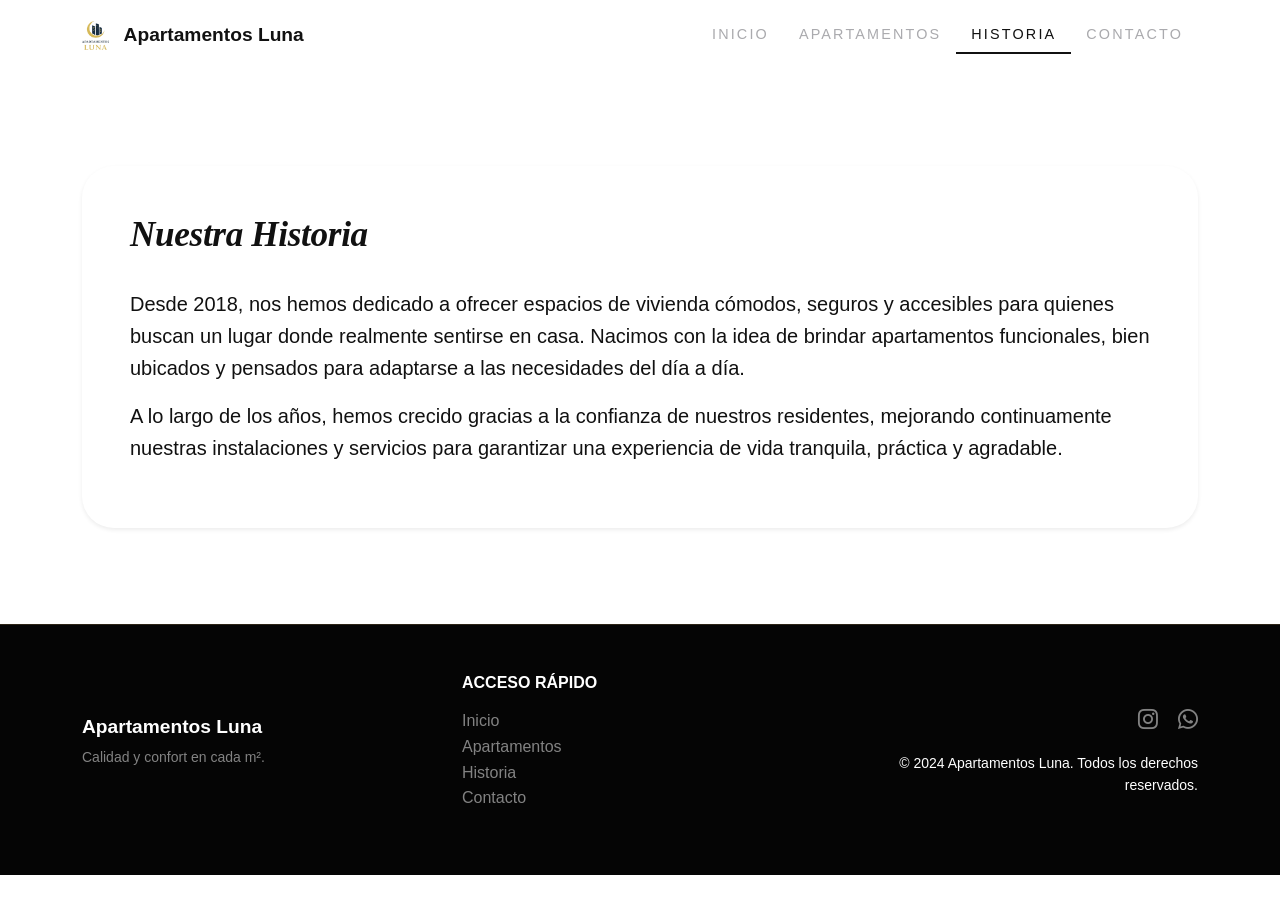
==== about.html @ 1f6390ec "arreglos en contactos e historia" ====
<!DOCTYPE html>
<html lang="es">
<head>
    <meta charset="UTF-8">
    <meta name="viewport" content="width=device-width, initial-scale=1.0">
    <title>Historia | Apartamentos Luna</title>
    <link href="https://cdn.jsdelivr.net/npm/bootstrap@5.3.2/dist/css/bootstrap.min.css" rel="stylesheet">
    <link rel="stylesheet" href="https://cdn.jsdelivr.net/npm/bootstrap-icons@1.11.1/font/bootstrap-icons.css">
    <link rel="stylesheet" href="style.css">
</head>
<body>
    <nav class="navbar navbar-expand-lg sticky-top">
        <div class="container">
            <a href="index.html" class="logo navbar-brand"><img src="images/logo_luna.png" alt="Logo" class="logo-img"> Apartamentos Luna</a>
            <button class="navbar-toggler border-0" type="button" data-bs-toggle="collapse" data-bs-target="#mainNav">
                <span class="navbar-toggler-icon"></span>
            </button>
            <div class="collapse navbar-collapse" id="mainNav">
                <ul class="navbar-nav ms-auto nav-links">
                    <li class="nav-item"><a class="nav-link" href="index.html">Inicio</a></li>
                    <li class="nav-item"><a class="nav-link" href="apartments.html">Apartamentos</a></li>
                    <li class="nav-item"><a class="nav-link" href="about.html">Historia</a></li>
                    <li class="nav-item"><a class="nav-link" href="contact.html">Contacto</a></li>
                </ul>
            </div>
        </div>
    </nav>

    <main class="container py-5 mt-5">
        <article class="p-5 bg-apple-light rounded-5 shadow-sm mb-5">
            <h2 class="section-title">Nuestra Historia</h2>
            <p class="lead">Desde 2018, nos hemos dedicado a ofrecer espacios de vivienda cómodos, seguros y accesibles para quienes buscan un lugar donde realmente sentirse en casa. Nacimos con la idea de brindar apartamentos funcionales, bien ubicados y pensados para adaptarse a las necesidades del día a día.</p>
            <p class="lead">A lo largo de los años, hemos crecido gracias a la confianza de nuestros residentes, mejorando continuamente nuestras instalaciones y servicios para garantizar una experiencia de vida tranquila, práctica y agradable.</p>
        </article>
    </main>

    <footer class="footer mt-auto py-5 text-white">
        <div class="container">
            <div class="row align-items-center">
                <div class="col-md-4 mb-4 mb-md-0 text-center text-md-start">
                    <h3 class="logo text-white">Apartamentos Luna</h3>
                    <p class="small text-white-50">Calidad y confort en cada m².</p>
                </div>
                <div class="col-md-4 mb-4 mb-md-0">
                    <h6 class="text-uppercase fw-bold mb-3">Acceso Rápido</h6>
                    <ul class="list-unstyled">
                        <li><a href="index.html" class="text-white-50 text-decoration-none">Inicio</a></li>
                        <li><a href="apartments.html" class="text-white-50 text-decoration-none">Apartamentos</a></li>
                        <li><a href="about.html" class="text-white-50 text-decoration-none">Historia</a></li>
                        <li><a href="contact.html" class="text-white-50 text-decoration-none">Contacto</a></li>
                    </ul>
                </div>
                <div class="col-md-4 text-center text-md-end">
                    <div class="mb-3">
                        <a href="https://www.instagram.com/apartamentos_luna/" target="_blank" class="text-white-50 me-3 fs-5"><i class="bi bi-instagram"></i></a>
                        <a href="https://wa.me/50687359520" target="_blank" class="text-white-50 fs-5"><i class="bi bi-whatsapp"></i></a>
                    </div>
                    <p class="small mb-0">&copy; 2024 Apartamentos Luna. Todos los derechos reservados.</p>
                </div>
            </div>
        </div>
    </footer>

    <script src="https://code.jquery.com/jquery-3.7.1.min.js"></script>
    <script src="https://cdn.jsdelivr.net/npm/bootstrap@5.3.2/dist/js/bootstrap.bundle.min.js"></script>
    <script src="script.js"></script>
</body>
</html>
---- style.css ----
:root {
    --bg-color: #ffffff;
    --accent-color: #111111;
    --text-main: #111111;
    --text-muted: #666666;
    --soft-gray: #f9f9f9;
    --white: #ffffff;
    --apple-subtext: #86868b;
    --transition-smooth: all 0.5s cubic-bezier(0.19, 1, 0.22, 1);
}

* {
    margin: 0;
    padding: 0;
    box-sizing: border-box;
}

body {
    background-color: #ffffff;
    color: var(--text-main);
    font-family: -apple-system, BlinkMacSystemFont, "Inter", "Segoe UI", Roboto, sans-serif;
    line-height: 1.6;
    -webkit-font-smoothing: antialiased;
    overflow-x: hidden;
}

.max-width-700 {
    max-width: 700px;
}

.serif { font-family: "Palatino Linotype", "Georgia", serif; }
.italic { font-style: italic; }
.tracking-widest { letter-spacing: 0.15em; }

.section-title {
    font-family: "Palatino Linotype", "Georgia", serif;
    font-style: italic;
    font-weight: 600;
    font-size: 1.5rem;
    margin-bottom: 2rem;
    letter-spacing: -0.01em;
}

@media (min-width: 768px) {
    .section-title {
        font-size: 2.2rem;
    }
}

.navbar {
    min-height: 70px;
    background: rgba(255, 255, 255, 0.9);
    backdrop-filter: blur(15px);
    position: sticky;
    top: 0;
    z-index: 100;
    display: flex;
    align-items: center;
}

.navbar .container {
    display: flex;
    justify-content: space-between;
    width: 100%;
}

.logo {
    font-weight: 600;
    text-decoration: none;
    color: var(--text-main);
    font-size: 1.2rem;
}

.logo-img {
    height: 1.8rem; /* Tamaño optimizado para que luzca bien con el texto */
    width: auto;
    vertical-align: middle;
    margin-right: 10px;
}

.nav-links .nav-link {
    color: var(--apple-subtext) !important;
    font-size: 0.9rem;
    font-weight: 500;
    padding: 10px 15px !important;
    text-transform: uppercase;
    letter-spacing: 0.15em;
    transition: var(--transition-smooth);
    opacity: 0.7;
}

.nav-links .nav-link:hover {
    color: var(--accent-color) !important;
    opacity: 1;
    letter-spacing: 0.25em;
}

.nav-links .nav-link.active {
    color: var(--accent-color) !important;
    opacity: 1;
    border-bottom: 2px solid var(--accent-color);
    padding-bottom: 5px !important;
}

@media (max-width: 991px) {
    .navbar-collapse {
        background: rgba(255, 255, 255, 0.98);
        padding: 1.5rem;
        border-radius: 0 0 20px 20px;
        margin-top: 10px;
    }
}

.carousel-caption {
    background: rgba(0,0,0,0.4);
    padding: 40px;
    border-left: 4px solid var(--accent-color);
    text-align: left;
    left: 10%;
}

@media (min-width: 768px) {
    .hero h1 {
        font-size: 4rem;
    }
}

.hero h1 span {
    color: var(--apple-subtext);
}

.carousel-item {
    height: 80vh;
    background-size: cover;
    background-position: center center;
    background-repeat: no-repeat;
}

.section-intro {
    padding: 80px 0 !important;
}

.inspiration-banner {
    border-radius: 0 !important;
}

.author-photo {
    width: 200px;
    height: 200px;
    object-fit: cover;
}

.grid {
    display: grid;
    grid-template-columns: repeat(auto-fit, minmax(280px, 1fr));
    gap: 24px;
    padding-bottom: 50px;
}

.card {
    background: var(--white);
    border-radius: 18px;
    border: none;
    overflow: hidden;
    transition: var(--transition-smooth);
    cursor: pointer;
}

.card:hover {
    transform: translateY(-10px);
}

.card-image {
    width: 100%;
    height: 320px;
    object-fit: cover;
    transition: transform 1.2s cubic-bezier(0.16, 1, 0.3, 1);
}

.card:hover .card-image {
    transform: scale(1.05);
}

.card-content {
    padding: 30px;
}

.form-control,
.form-range {
    color: var(--text-main);
    border: 1px solid #e0e0e0;
    padding: 0.75rem 1rem;
    border-radius: 0;
    background-color: #ffffff;
    transition: var(--transition-smooth);
}

.form-control:focus {
    background-color: #ffffff;
    border-color: #000000;
    color: var(--text-main);
    box-shadow: none;
}

.lightbox-modal {
    display: none;
    position: fixed;
    z-index: 1000;
    top: 0;
    left: 0;
    width: 100%;
    height: 100%;
    background: rgba(0, 0, 0, 0.95);
    backdrop-filter: blur(15px);
    justify-content: center;
    align-items: center;
}

.lightbox-modal img {
    max-width: 90%;
    max-height: 80%;
    border-radius: 12px;
}

.close-lightbox {
    position: absolute;
    top: 20px;
    right: 30px;
    color: white;
    font-size: 40px;
    cursor: pointer;
}

.card-price {
    font-size: 1.4rem;
    font-weight: 600;
    color: var(--accent-color);
}

.footer {
    background-color: #050505;
    border-top: 1px solid rgba(197, 160, 89, 0.2);
    color: #fff;
    padding: 100px 0;
}

.reveal {
    opacity: 0;
    transform: translateY(30px);
    transition: var(--transition-smooth);
}

.reveal.active {
    opacity: 1;
    transform: translateY(0);
}

.social-link {
    color: var(--text-main);
    transition: var(--transition-smooth);
    opacity: 0.5;
    text-decoration: none;
}

.social-link:hover {
    opacity: 1;
    transform: translateY(-5px);
    color: #000;
}

.whatsapp-link:hover {
    color: #25D366 !important;
}
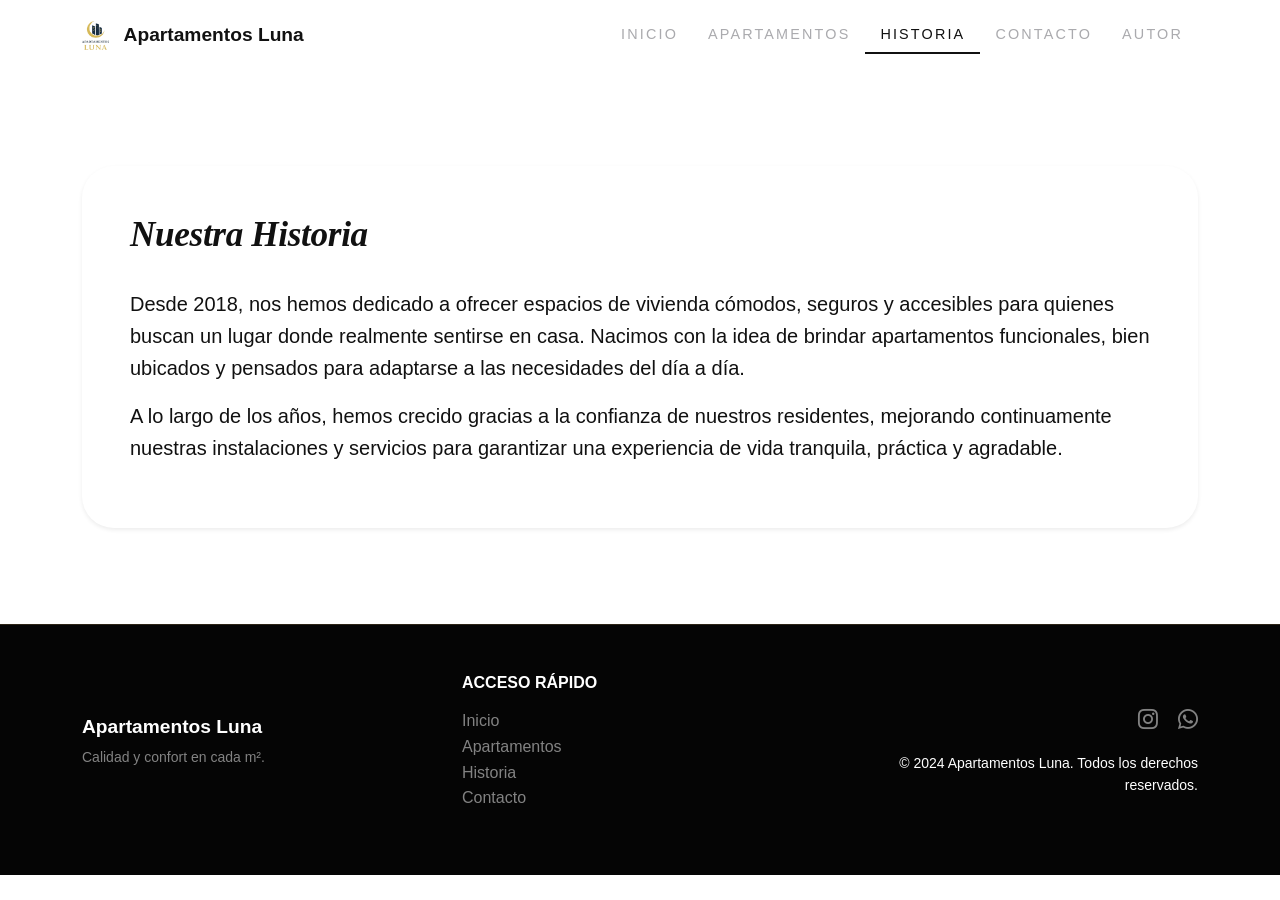
==== commit 094cbd00: "modificaciones a seccion autoro" ====
--- a/about.html
+++ b/about.html
@@ -21,6 +21,7 @@
                     <li class="nav-item"><a class="nav-link" href="apartments.html">Apartamentos</a></li>
                     <li class="nav-item"><a class="nav-link" href="about.html">Historia</a></li>
                     <li class="nav-item"><a class="nav-link" href="contact.html">Contacto</a></li>
+                    <li class="nav-item"><a class="nav-link" href="author.html">Autor</a></li>
                 </ul>
             </div>
         </div>
--- a/style.css
+++ b/style.css
@@ -145,9 +145,42 @@
 }
 
 .author-photo {
-    width: 200px;
-    height: 200px;
-    object-fit: cover;
+    width: 250px;
+    height: 250px;
+    object-fit: contain;
+    border-radius: 50%;
+    border: 5px solid var(--white);
+    box-shadow: 0 10px 30px rgba(0,0,0,0.1);
+    margin-bottom: 2rem;
+}
+
+.profile-card {
+    background: var(--white);
+    border: 1px solid rgba(0,0,0,0.05);
+    transition: var(--transition-smooth);
+}
+
+.info-item {
+    padding: 1.5rem;
+    border-radius: 1.2rem;
+    background: var(--soft-gray);
+    border: 1px solid rgba(0,0,0,0.02);
+    transition: var(--transition-smooth);
+    height: 100%;
+    overflow-wrap: break-word;
+}
+
+.info-item a {
+    font-size: 0.8rem;
+    display: block;
+    margin-top: 5px;
+    line-height: 1.4;
+}
+
+.info-item:hover {
+    background: var(--white);
+    box-shadow: 0 10px 25px rgba(0,0,0,0.05);
+    transform: translateY(-5px);
 }
 
 .grid {
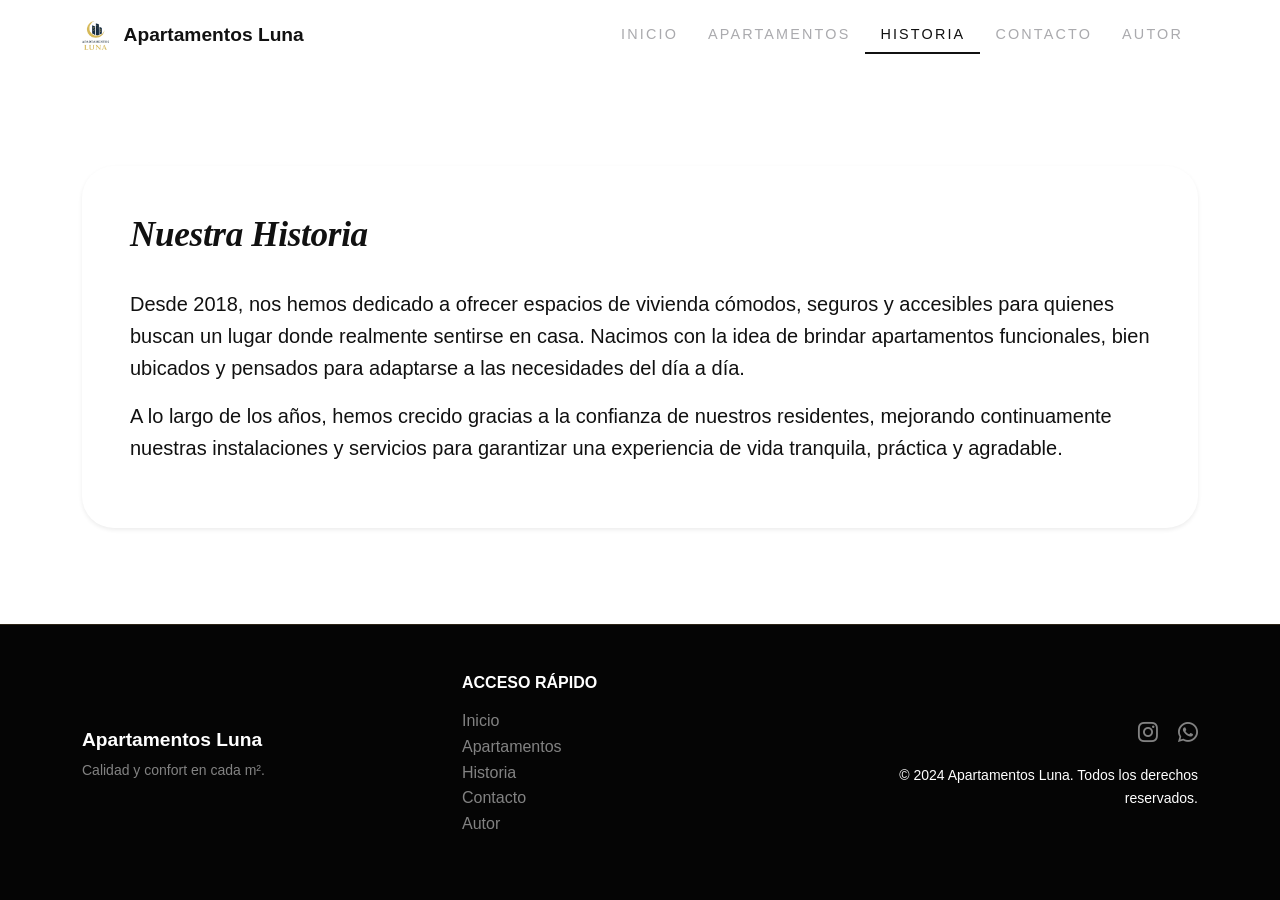
==== commit 69aed9d6: "arreglo de seccion autor" ====
--- a/about.html
+++ b/about.html
@@ -49,6 +49,7 @@
                         <li><a href="apartments.html" class="text-white-50 text-decoration-none">Apartamentos</a></li>
                         <li><a href="about.html" class="text-white-50 text-decoration-none">Historia</a></li>
                         <li><a href="contact.html" class="text-white-50 text-decoration-none">Contacto</a></li>
+                        <li><a href="author.html" class="text-white-50 text-decoration-none">Autor</a></li>
                     </ul>
                 </div>
                 <div class="col-md-4 text-center text-md-end">
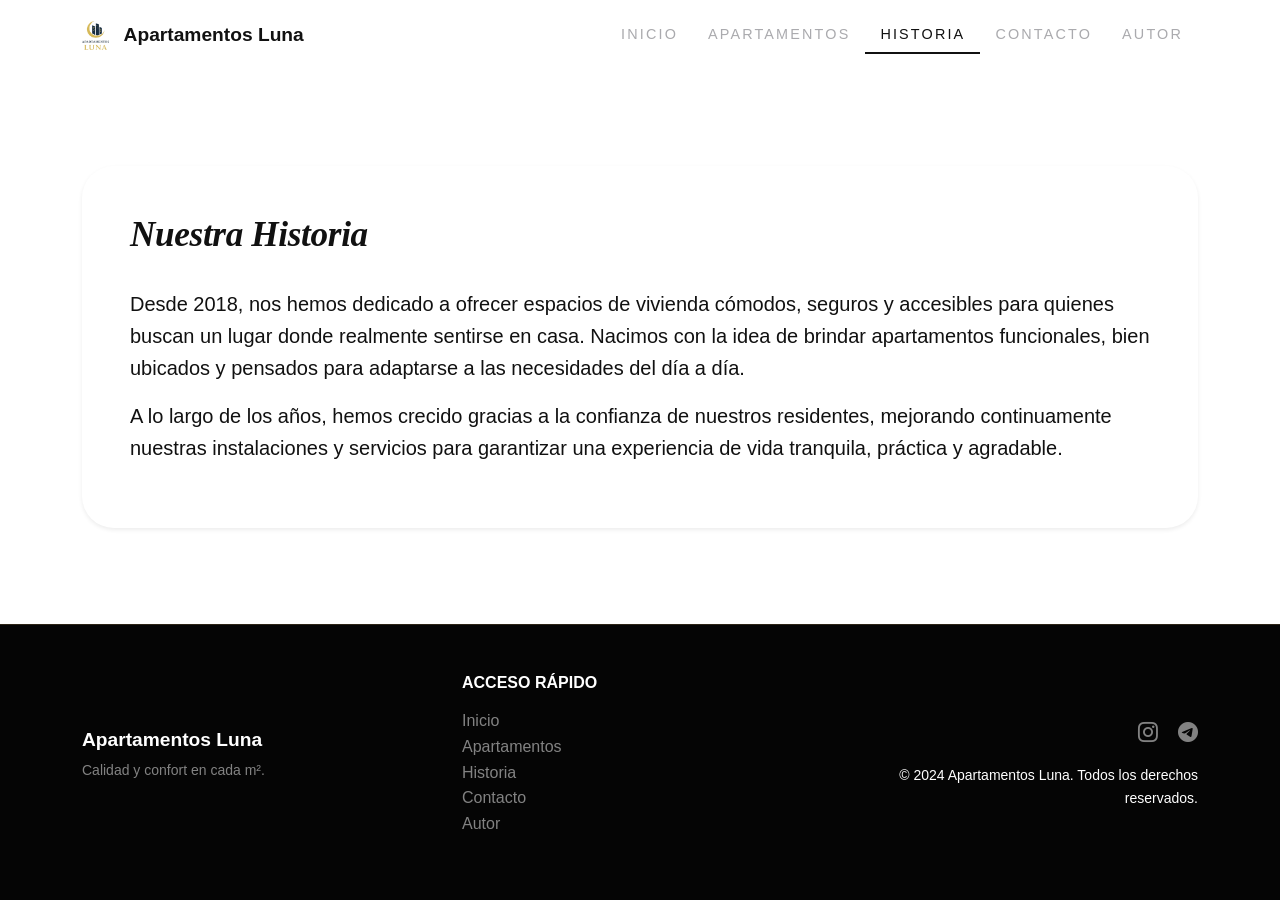
==== commit 128797cc: "cambio a telegram" ====
--- a/about.html
+++ b/about.html
@@ -55,7 +55,7 @@
                 <div class="col-md-4 text-center text-md-end">
                     <div class="mb-3">
                         <a href="https://www.instagram.com/apartamentos_luna/" target="_blank" class="text-white-50 me-3 fs-5"><i class="bi bi-instagram"></i></a>
-                        <a href="https://wa.me/50687359520" target="_blank" class="text-white-50 fs-5"><i class="bi bi-whatsapp"></i></a>
+                        <a href="https://t.me/+50672623599" target="_blank" class="text-white-50 fs-5" title="Telegram"><i class="bi bi-telegram"></i></a>
                     </div>
                     <p class="small mb-0">&copy; 2024 Apartamentos Luna. Todos los derechos reservados.</p>
                 </div>
--- a/style.css
+++ b/style.css
@@ -301,6 +301,6 @@
     color: #000;
 }
 
-.whatsapp-link:hover {
-    color: #25D366 !important;
+.telegram-link:hover {
+    color: #0088cc !important;
 }
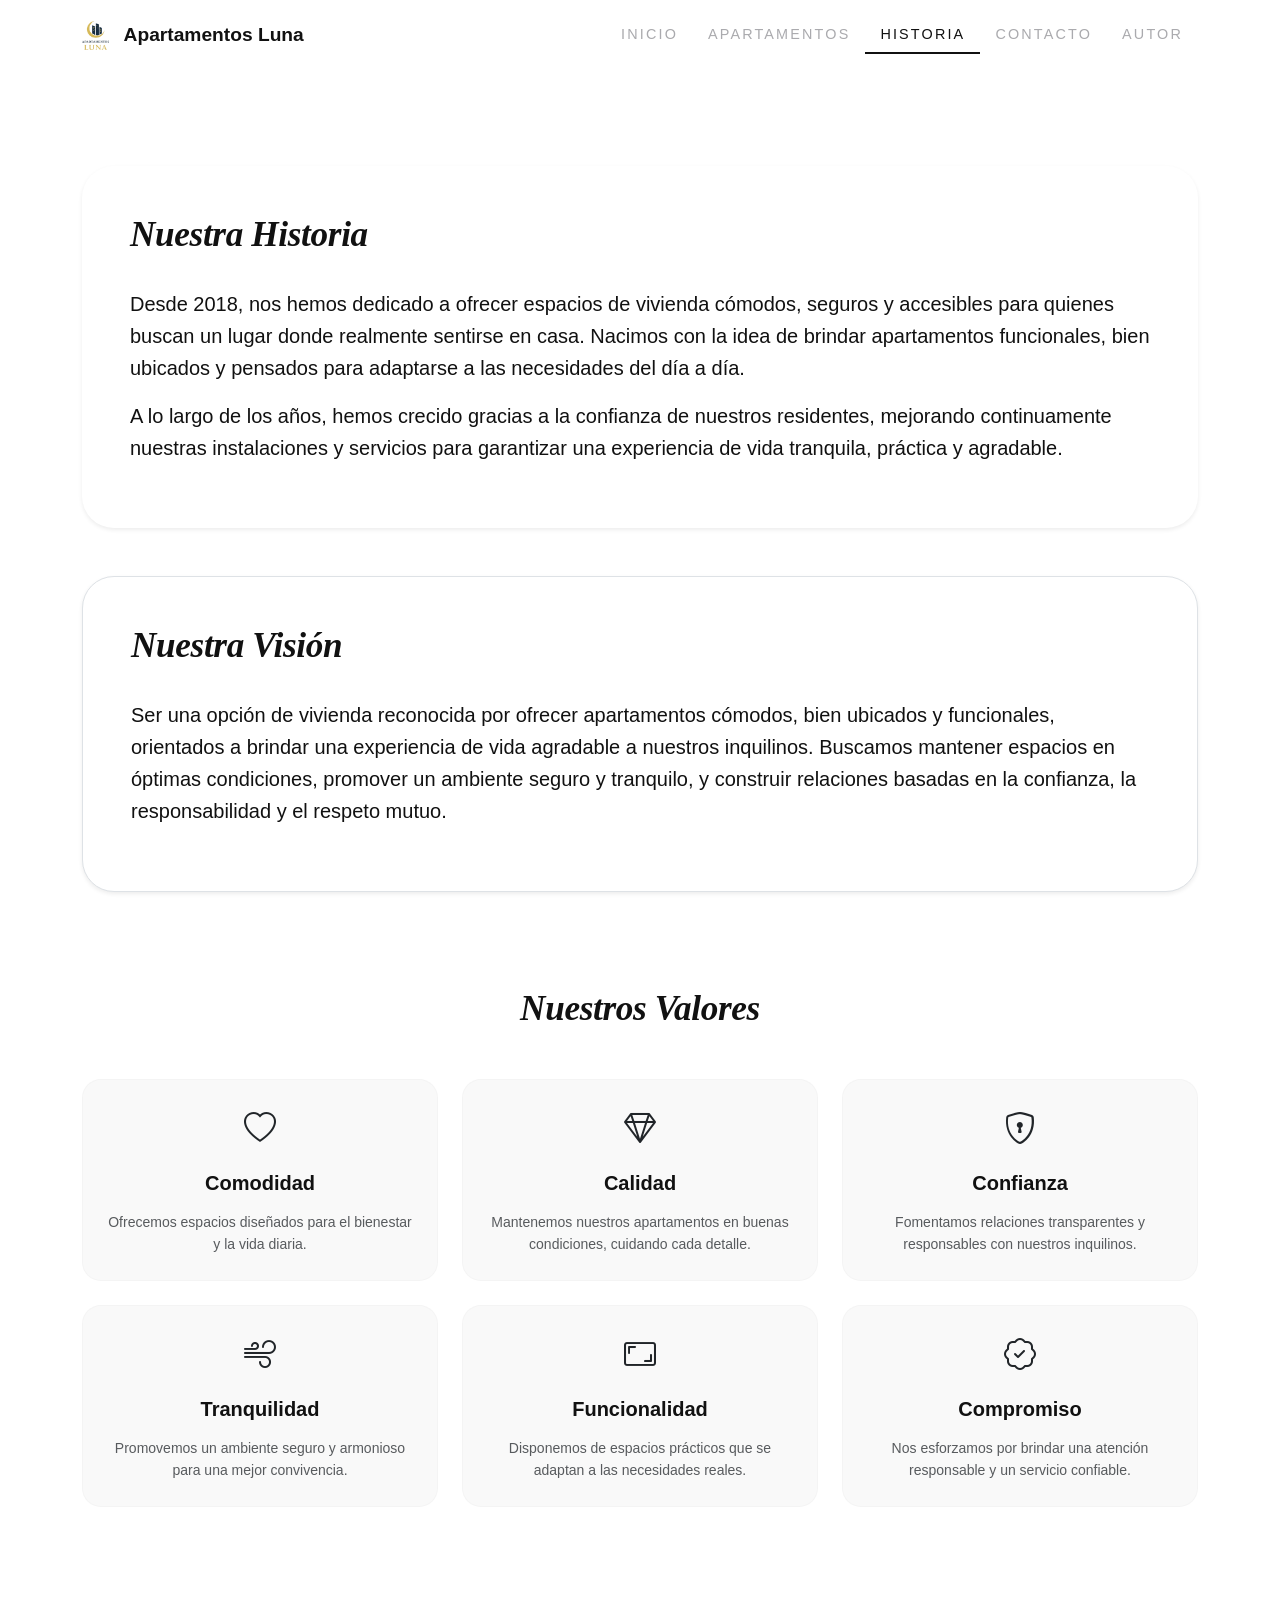
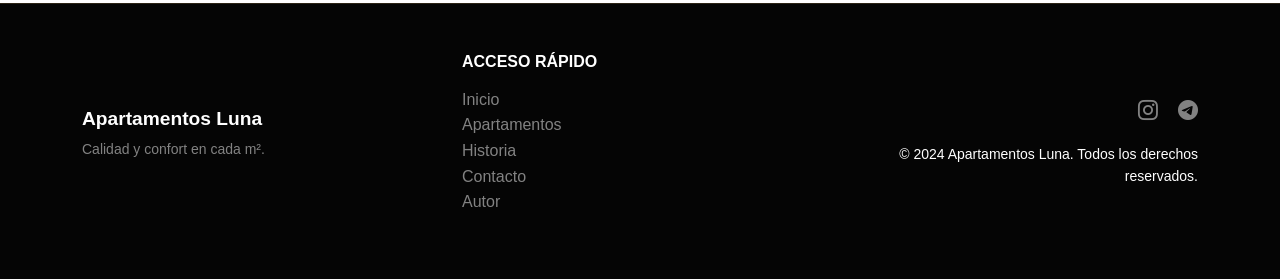
==== commit fc62b5cd: "cambios nuevos" ====
--- a/about.html
+++ b/about.html
@@ -28,11 +28,21 @@
     </nav>
 
     <main class="container py-5 mt-5">
-        <article class="p-5 bg-apple-light rounded-5 shadow-sm mb-5">
+        <article class="p-5 bg-apple-light rounded-5 shadow-sm mb-5 reveal">
             <h2 class="section-title">Nuestra Historia</h2>
             <p class="lead">Desde 2018, nos hemos dedicado a ofrecer espacios de vivienda cómodos, seguros y accesibles para quienes buscan un lugar donde realmente sentirse en casa. Nacimos con la idea de brindar apartamentos funcionales, bien ubicados y pensados para adaptarse a las necesidades del día a día.</p>
             <p class="lead">A lo largo de los años, hemos crecido gracias a la confianza de nuestros residentes, mejorando continuamente nuestras instalaciones y servicios para garantizar una experiencia de vida tranquila, práctica y agradable.</p>
         </article>
+
+        <section class="p-5 bg-white rounded-5 shadow-sm mb-5 reveal border">
+            <h2 class="section-title">Nuestra Visión</h2>
+            <p class="lead">Ser una opción de vivienda reconocida por ofrecer apartamentos cómodos, bien ubicados y funcionales, orientados a brindar una experiencia de vida agradable a nuestros inquilinos. Buscamos mantener espacios en óptimas condiciones, promover un ambiente seguro y tranquilo, y construir relaciones basadas en la confianza, la responsabilidad y el respeto mutuo.</p>
+        </section>
+
+        <section class="py-5 reveal">
+            <h2 class="section-title text-center mb-5">Nuestros Valores</h2>
+            <div id="values-grid" class="row g-4 text-center justify-content-center"></div>
+        </section>
     </main>
 
     <footer class="footer mt-auto py-5 text-white">
--- a/style.css
+++ b/style.css
@@ -111,7 +111,8 @@
     }
 }
 
-.carousel-caption {
+/* Scoping the home caption to avoid affecting the mini-gallery */
+#home .carousel-caption {
     background: rgba(0,0,0,0.4);
     padding: 40px;
     border-left: 4px solid var(--accent-color);
@@ -303,4 +304,14 @@
 
 .telegram-link:hover {
     color: #0088cc !important;
+}
+
+/* Asegurar que las flechas del carrusel siempre estén por encima de las imágenes */
+.carousel-control-prev, .carousel-control-next {
+    z-index: 10 !important;
+}
+
+/* Formspree status messages */
+[data-fs-success], [data-fs-error] {
+    display: none;
 }
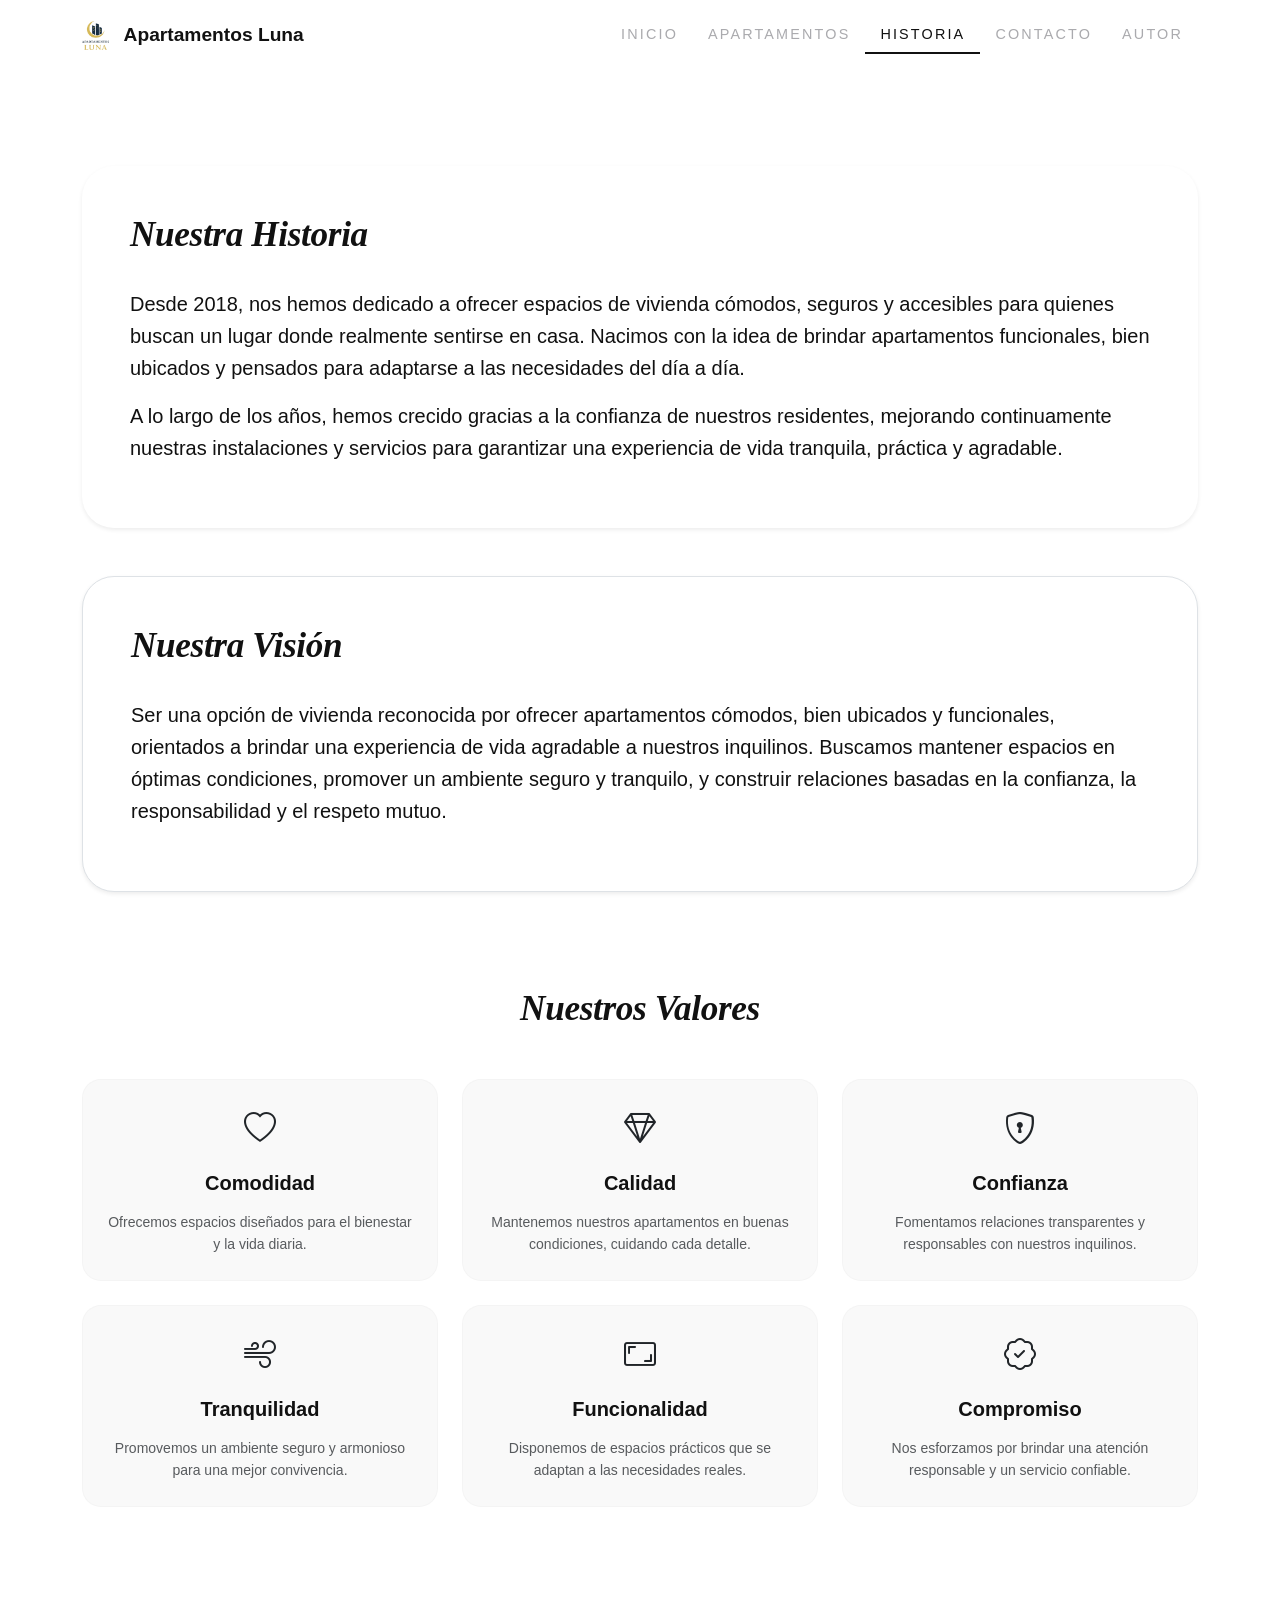
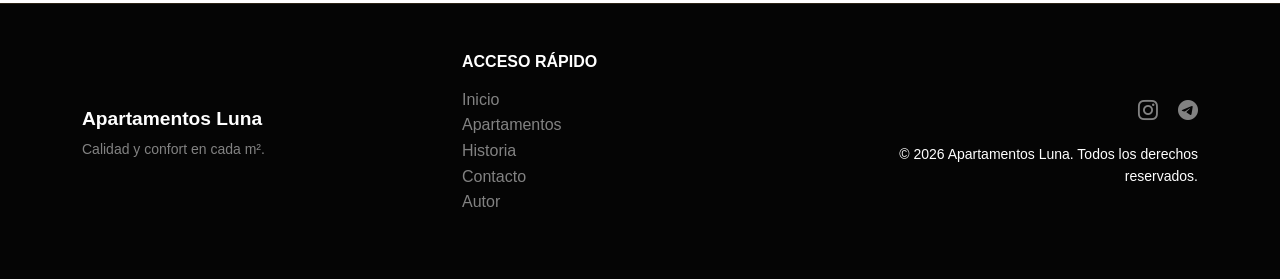
==== commit 377085c9: "ultimos cambios" ====
--- a/about.html
+++ b/about.html
@@ -67,7 +67,7 @@
                         <a href="https://www.instagram.com/apartamentos_luna/" target="_blank" class="text-white-50 me-3 fs-5"><i class="bi bi-instagram"></i></a>
                         <a href="https://t.me/+50672623599" target="_blank" class="text-white-50 fs-5" title="Telegram"><i class="bi bi-telegram"></i></a>
                     </div>
-                    <p class="small mb-0">&copy; 2024 Apartamentos Luna. Todos los derechos reservados.</p>
+                    <p class="small mb-0">&copy; 2026 Apartamentos Luna. Todos los derechos reservados.</p>
                 </div>
             </div>
         </div>
--- a/style.css
+++ b/style.css
@@ -22,6 +22,9 @@
     line-height: 1.6;
     -webkit-font-smoothing: antialiased;
     overflow-x: hidden;
+    min-height: 100vh;
+    display: flex;
+    flex-direction: column;
 }
 
 .max-width-700 {
@@ -275,7 +278,14 @@
     background-color: #050505;
     border-top: 1px solid rgba(197, 160, 89, 0.2);
     color: #fff;
-    padding: 100px 0;
+    padding: 60px 0;
+    margin-top: auto;
+}
+
+@media (max-width: 768px) {
+    .footer {
+        padding: 40px 0;
+    }
 }
 
 .reveal {
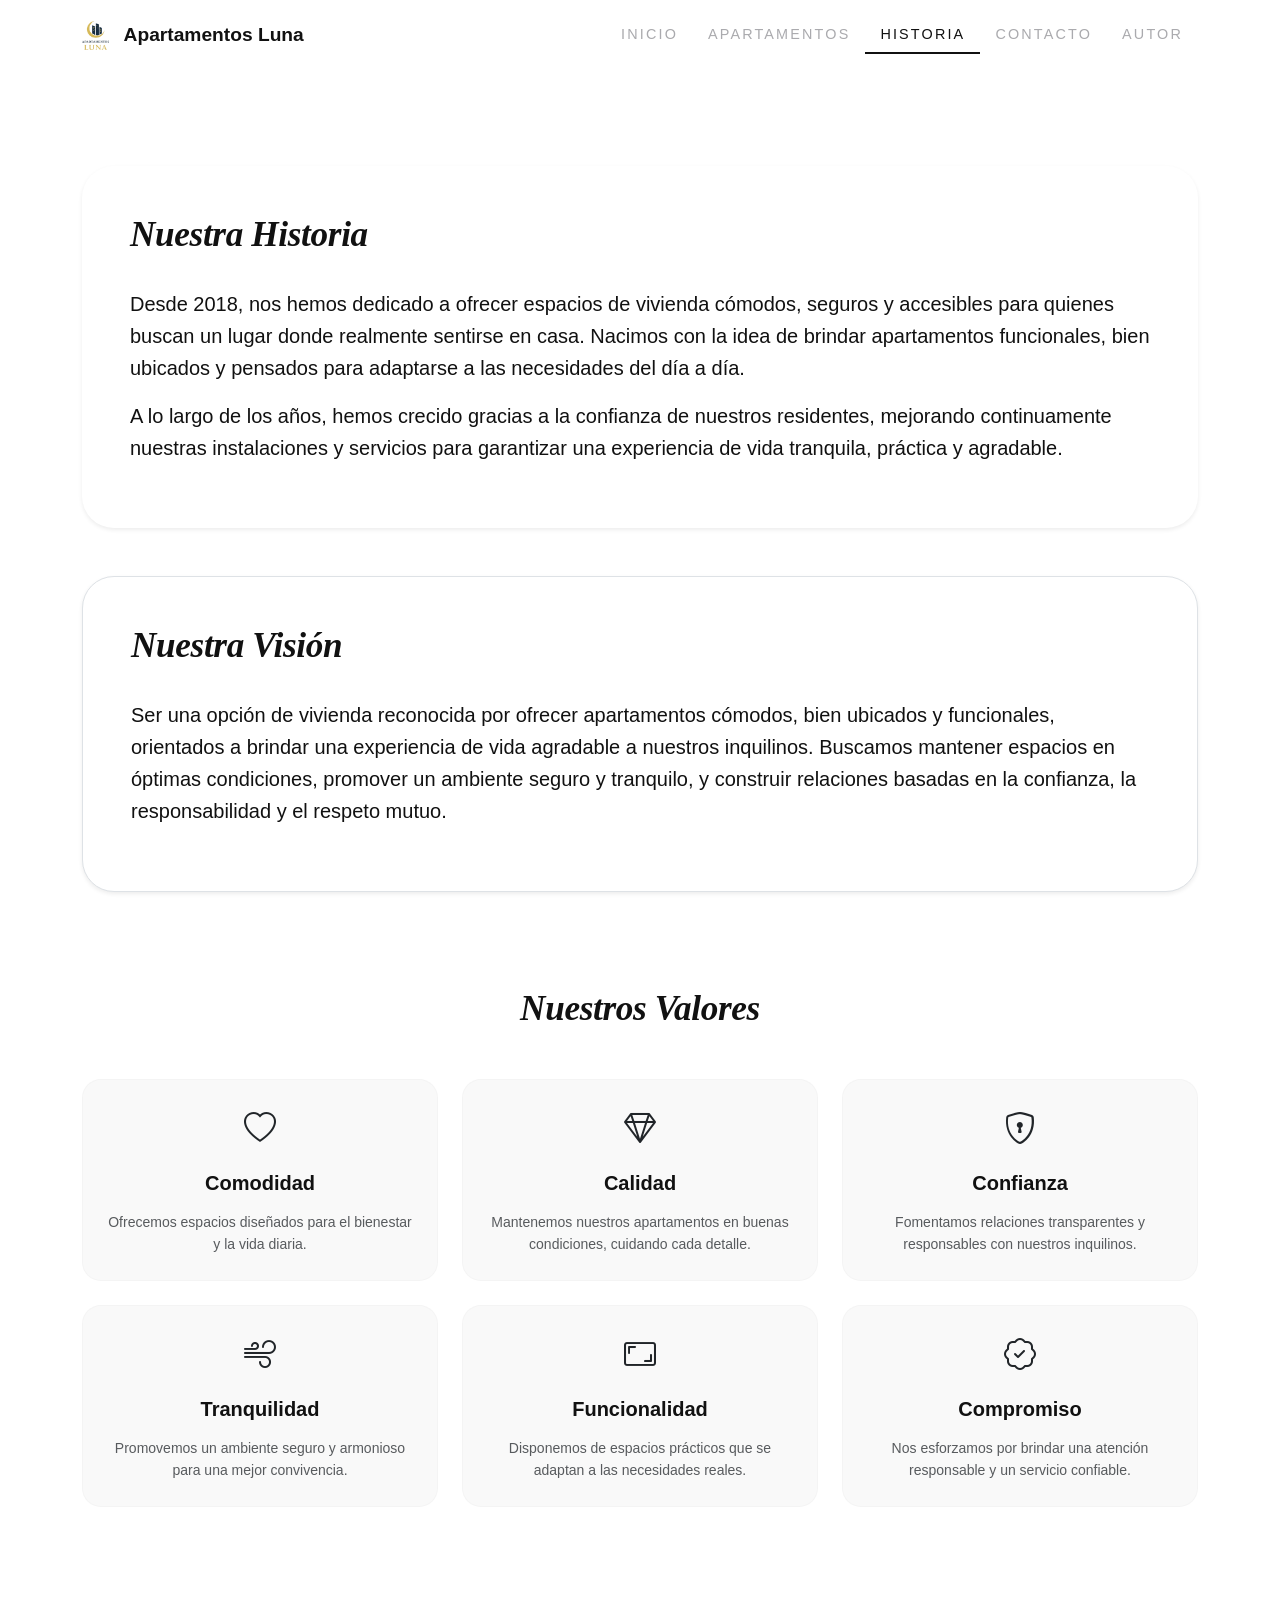
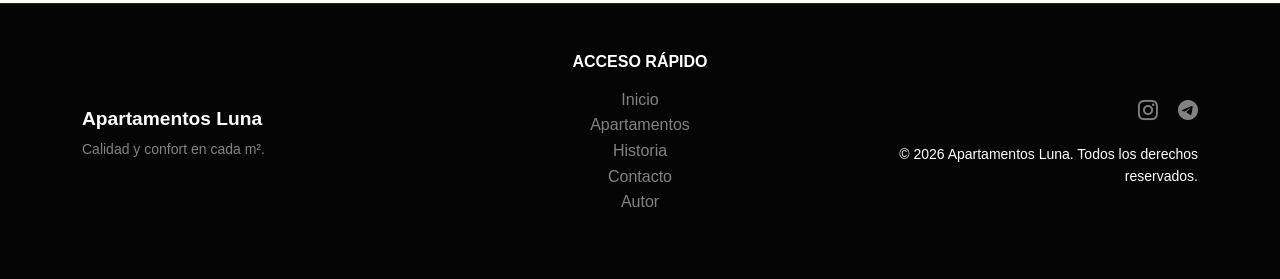
==== commit 5e48eb90: "cambios en el footer" ====
--- a/about.html
+++ b/about.html
@@ -8,7 +8,7 @@
     <link rel="stylesheet" href="https://cdn.jsdelivr.net/npm/bootstrap-icons@1.11.1/font/bootstrap-icons.css">
     <link rel="stylesheet" href="style.css">
 </head>
-<body>
+<body class="d-flex flex-column min-vh-100">
     <nav class="navbar navbar-expand-lg sticky-top">
         <div class="container">
             <a href="index.html" class="logo navbar-brand"><img src="images/logo_luna.png" alt="Logo" class="logo-img"> Apartamentos Luna</a>
@@ -52,7 +52,7 @@
                     <h3 class="logo text-white">Apartamentos Luna</h3>
                     <p class="small text-white-50">Calidad y confort en cada m².</p>
                 </div>
-                <div class="col-md-4 mb-4 mb-md-0">
+                <div class="col-md-4 mb-4 mb-md-0 text-center">
                     <h6 class="text-uppercase fw-bold mb-3">Acceso Rápido</h6>
                     <ul class="list-unstyled">
                         <li><a href="index.html" class="text-white-50 text-decoration-none">Inicio</a></li>
